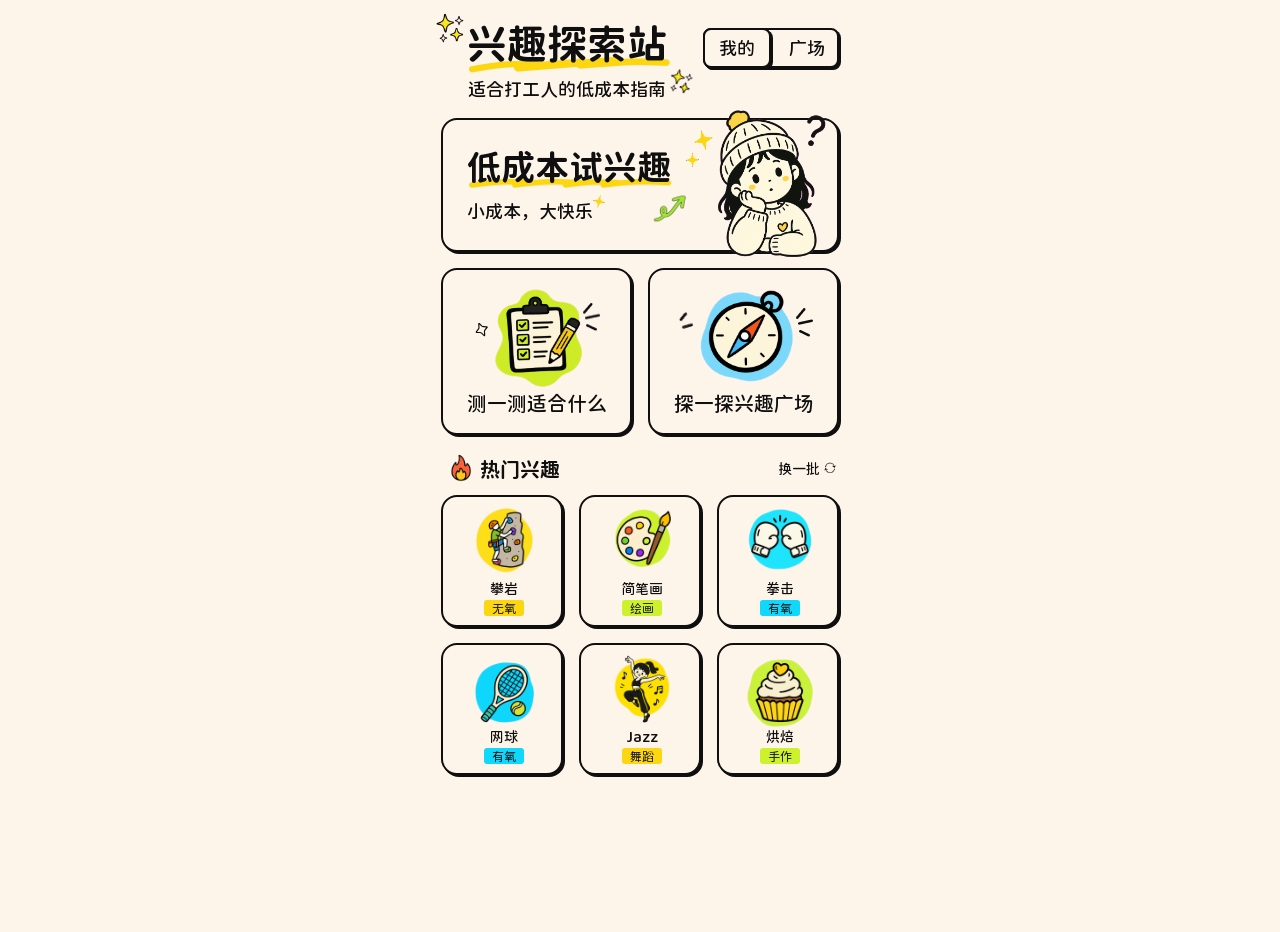
==== index.html @ 9eade719 "Initial commit" ====
<!doctype html>
<html lang="zh-CN">
<head>
  <meta charset="utf-8">
  <meta name="viewport" content="width=device-width, initial-scale=1, viewport-fit=cover">
  <meta name="theme-color" content="#FDF5EA">
  <title>兴趣探索站</title>
  <style>
    @font-face {
      font-family: "JiangChengYuanTi";
      src: url("assets/fonts/JiangChengYuanTi-400.ttf") format("truetype");
      font-weight: 400;
      font-style: normal;
      font-display: swap;
    }

    @font-face {
      font-family: "JiangChengYuanTi";
      src: url("assets/fonts/JiangChengYuanTi-500.ttf") format("truetype");
      font-weight: 500;
      font-style: normal;
      font-display: swap;
    }

    @font-face {
      font-family: "JiangChengYuanTi";
      src: url("assets/fonts/JiangChengYuanTi-600.ttf") format("truetype");
      font-weight: 600;
      font-style: normal;
      font-display: swap;
    }

    :root {
      --page: #FDF5EA;
      --ink: #100F0F;
      --yellow: #FCD611;
      --green: #CDF12D;
      --blue: #10D8FD;
      --card-border: 2px solid #100F0F;
      --card-shadow: 2px 2px 0px #100F0F;
    }

    * {
      box-sizing: border-box;
      margin: 0;
      padding: 0;
      -webkit-tap-highlight-color: transparent;
    }

    html,
    body {
      min-height: 100%;
      background: var(--page);
      color: var(--ink);
      font-family: "JiangChengYuanTi", YouYuan, "幼圆", "Microsoft YaHei", sans-serif;
      letter-spacing: 0;
    }

    body {
      display: flex;
      justify-content: center;
      overflow-x: hidden;
    }

    button {
      color: inherit;
      font: inherit;
      border: 0;
      background: none;
      cursor: pointer;
    }

    img {
      display: block;
      user-select: none;
      -webkit-user-drag: none;
    }

    .app {
      position: relative;
      width: 430px;
      height: 932px;
      flex: 0 0 430px;
      overflow: hidden;
      transform-origin: top center;
    }

    .deco-sparkles {
      position: absolute;
      object-fit: contain;
      pointer-events: none;
      z-index: 1;
    }

    .deco-sparkles-2 {
      width: 63px;
      height: 63px;
      left: -6px;
      top: -3px;
    }

    .deco-sparkles-1 {
      width: 50px;
      height: 50px;
      left: 231px;
      top: 57px;
      transform: rotate(14.33deg);
    }

    .sketch-line {
      position: absolute;
      display: block;
      object-fit: fill;
      pointer-events: none;
    }

    .line-1 {
      width: 200.63px;
      height: 15.4px;
      left: 44.4px;
      top: 57.32px;
      z-index: 0;
    }

    .line-2 {
      width: 203.09px;
      height: 9.71px;
      left: 44.06px;
      top: 178.53px;
      z-index: 3;
    }

    .title {
      position: absolute;
      width: 200px;
      height: 40px;
      left: 42px;
      top: 24px;
      font-weight: 600;
      font-size: 40px;
      line-height: 40px;
      text-align: center;
      white-space: nowrap;
      z-index: 2;
    }

    .subtitle {
      position: absolute;
      width: 198px;
      height: 18px;
      left: 43px;
      top: 80px;
      font-weight: 500;
      font-size: 18px;
      line-height: 18px;
      text-align: center;
      white-space: nowrap;
      z-index: 2;
    }

    .top-nav {
      position: absolute;
      width: 136px;
      height: 40px;
      left: 278px;
      top: 28px;
      background: var(--page);
      border: var(--card-border);
      box-shadow: var(--card-shadow);
      border-radius: 8px;
      z-index: 3;
    }

    .top-nav button {
      position: absolute;
      top: -2px;
      width: 68px;
      height: 40px;
      display: flex;
      align-items: center;
      justify-content: center;
      border-radius: 8px;
      font-weight: 500;
      font-size: 18px;
      line-height: 18px;
      text-align: center;
    }

    .top-nav .active {
      left: -2px;
      background: var(--page);
      border: var(--card-border);
      box-shadow: var(--card-shadow);
      z-index: 1;
    }

    .top-nav button:not(.active) {
      left: 68px;
      background: transparent;
      z-index: 2;
    }

    .card,
    .hero-card {
      background: var(--page);
      border: var(--card-border);
      box-shadow: var(--card-shadow);
      border-radius: 16px;
    }

    .card {
      transition: transform 120ms ease, box-shadow 120ms ease;
    }

    .card:active {
      transform: translate(2px, 2px);
      box-shadow: 0 0 0 #100F0F;
    }

    .hero-card {
      position: absolute;
      width: 398px;
      height: 134px;
      left: 16px;
      top: 118px;
      z-index: 1;
    }

    .hero-title {
      position: absolute;
      width: 204px;
      height: 34px;
      left: 42px;
      top: 150px;
      font-weight: 600;
      font-size: 34px;
      line-height: 34px;
      white-space: nowrap;
      z-index: 4;
    }

    .hero-copy {
      position: absolute;
      width: 126px;
      height: 18px;
      left: 42px;
      top: 202px;
      font-weight: 500;
      font-size: 18px;
      line-height: 18px;
      white-space: nowrap;
      z-index: 4;
    }

    .deco-arrow {
      position: absolute;
      width: 46px;
      height: 46px;
      left: 222px;
      top: 190px;
      object-fit: contain;
      z-index: 4;
      pointer-events: none;
    }

    .star {
      position: absolute;
      display: block;
      background: var(--yellow);
      border: 1px solid var(--ink);
      border-radius: 1px;
      clip-path: polygon(50% 0%, 61% 36%, 100% 50%, 61% 64%, 50% 100%, 39% 64%, 0% 50%, 39% 36%);
      z-index: 5;
    }

    .star-1 {
      width: 12px;
      height: 13px;
      left: 168px;
      top: 195px;
      transform: rotate(11.45deg);
    }

    .star-2 {
      width: 19px;
      height: 20px;
      left: 269px;
      top: 130px;
      transform: rotate(-13.59deg);
    }

    .star-3 {
      width: 13px;
      height: 14px;
      left: 261px;
      top: 153px;
      transform: rotate(-1.32deg);
    }

    .hero-girl {
      position: absolute;
      width: 152px;
      height: 195px;
      left: 267px;
      top: 105px;
      object-fit: contain;
      object-position: center;
      z-index: 8;
      pointer-events: none;
    }

    .entry-card {
      position: absolute;
      width: 191px;
      height: 167px;
      top: 268px;
      z-index: 2;
    }

    .entry-card:nth-of-type(1) {
      left: 16px;
    }

    .entry-card:nth-of-type(2) {
      left: 223px;
    }

    .entry-icon {
      position: absolute;
      width: 129px;
      height: 129px;
      left: 31px;
      top: 9px;
      object-fit: contain;
      pointer-events: none;
    }

    .entry-card h3 {
      position: absolute;
      width: 140px;
      height: 20px;
      left: 24px;
      top: 123px;
      font-weight: 500;
      font-size: 20px;
      line-height: 20px;
      text-align: center;
      white-space: nowrap;
    }

    .entry-decoration {
      position: absolute;
      object-fit: fill;
      z-index: 5;
      pointer-events: none;
    }

    .entry-star-4 {
      width: 14.41px;
      height: 15.61px;
      left: 50px;
      top: 322px;
      transform: rotate(-12.6deg);
    }

    .entry-line-3-left {
      width: 17px;
      height: 28.5px;
      left: 157.75px;
      top: 302.75px;
    }

    .entry-line-3-right {
      width: 17px;
      height: 28.5px;
      left: 371px;
      top: 308px;
    }

    .entry-line-4-right {
      width: 12.26px;
      height: 14.93px;
      left: 254px;
      top: 313px;
      transform: matrix(-0.95, 0.31, 0.31, 0.95, 0, 0);
    }

    .hot-header {
      position: absolute;
      left: 16px;
      top: 451px;
      width: 398px;
      height: 40px;
      z-index: 2;
    }

    .hot-icon {
      position: absolute;
      width: 40px;
      height: 40px;
      left: 0;
      top: 0;
      object-fit: contain;
    }

    .hot-title {
      position: absolute;
      width: 80px;
      height: 20px;
      left: 39px;
      top: 8px;
      font-weight: 600;
      font-size: 20px;
      line-height: 20px;
      white-space: nowrap;
    }

    .refresh-btn {
      position: absolute;
      width: 60px;
      height: 18px;
      left: 337px;
      top: 10px;
      z-index: 2;
    }

    .refresh-btn span {
      position: absolute;
      width: 42px;
      height: 14px;
      left: 0;
      top: 1px;
      font-weight: 500;
      font-size: 14px;
      line-height: 14px;
      text-align: right;
      white-space: nowrap;
    }

    .refresh-btn img {
      position: absolute;
      width: 16px;
      height: 16px;
      left: 44px;
      top: 0;
      object-fit: contain;
    }

    .interest-grid {
      position: absolute;
      width: 398px;
      left: 16px;
      top: 495px;
      display: grid;
      grid-template-columns: 122px 122px 122px;
      gap: 16px;
      z-index: 2;
    }

    .interest-card {
      position: relative;
      width: 122px;
      height: 132px;
      text-align: center;
    }

    .interest-card img {
      position: absolute;
      width: 88px;
      height: 88px;
      left: 17px;
      top: 4px;
      object-fit: contain;
      pointer-events: none;
    }

    .interest-card h3 {
      position: absolute;
      width: 58px;
      height: 14px;
      left: 32px;
      top: 85px;
      font-weight: 500;
      font-size: 14px;
      line-height: 14px;
      text-align: center;
      white-space: nowrap;
    }

    .tag {
      position: absolute;
      width: 40px;
      height: 16px;
      left: 41px;
      top: 103px;
      display: flex;
      align-items: center;
      justify-content: center;
      background: var(--yellow);
      border-radius: 3px;
      font-weight: 400;
      font-size: 12px;
      line-height: 12px;
      text-align: center;
      white-space: nowrap;
    }

    .interest-card[data-tone="green"] .tag {
      background: var(--green);
    }

    .interest-card[data-tone="blue"] .tag {
      background: var(--blue);
    }

    .toast {
      position: fixed;
      left: 50%;
      bottom: 24px;
      z-index: 20;
      width: max-content;
      min-width: 78px;
      max-width: 330px;
      height: 30px;
      padding: 0 11px;
      display: flex;
      align-items: center;
      justify-content: center;
      background: rgba(16, 15, 15, 0.7);
      border: 1px solid rgba(16, 15, 15, 0.7);
      border-radius: 8px;
      font-weight: 400;
      font-size: 14px;
      line-height: 14px;
      color: #FFFFFF;
      text-align: center;
      opacity: 0;
      pointer-events: none;
      transform: translate(-50%, 12px);
      transition: opacity 200ms ease, transform 200ms ease;
    }

    .toast.show {
      opacity: 1;
      transform: translate(-50%, 0);
    }

    @media (max-width: 430px) {
      .app {
        transform: scale(calc(100vw / 430));
      }

      body {
        height: calc(932px * (100vw / 430));
      }
    }
  </style>
</head>
<body>
  <main class="app" aria-label="兴趣探索站首页">
    <img class="deco-sparkles deco-sparkles-2" src="assets/deco-sparkles.png" alt="" aria-hidden="true">
    <img class="deco-sparkles deco-sparkles-1" src="assets/deco-sparkles.png" alt="" aria-hidden="true">
    <img class="sketch-line line-1" src="assets/line1.png" alt="" aria-hidden="true">
    <h1 class="title">兴趣探索站</h1>
    <p class="subtitle">适合打工人的低成本指南</p>

    <nav class="top-nav" aria-label="顶部导航">
      <button class="active" type="button" onclick="location.href='mine.html'">我的</button>
      <button type="button" onclick="window.location.assign('explore.html')">广场</button>
    </nav>

    <section class="hero-card" aria-labelledby="hero-title"></section>
    <img class="sketch-line line-2" src="assets/line2.png" alt="" aria-hidden="true">
    <h2 id="hero-title" class="hero-title">低成本试兴趣</h2>
    <p class="hero-copy">小成本，大快乐</p>
    <img class="deco-arrow" src="assets/deco-arrow.png" alt="" aria-hidden="true">
    <span class="star star-1" aria-hidden="true"></span>
    <span class="star star-2" aria-hidden="true"></span>
    <span class="star star-3" aria-hidden="true"></span>
    <img class="hero-girl" src="assets/footer-girl.png" alt="" aria-hidden="true">

    <section class="entry-grid" aria-label="主要入口">
      <button class="card entry-card" type="button" onclick="location.href='quiz.html'">
        <img class="entry-icon" src="assets/icon-test.png" alt="">
        <h3>测一测适合什么</h3>
      </button>
      <button class="card entry-card" type="button" onclick="location.href='explore.html'">
        <img class="entry-icon" src="assets/icon-compass.png" alt="">
        <h3>探一探兴趣广场</h3>
      </button>
    </section>
    <img class="entry-decoration entry-star-4" src="assets/star4.svg" alt="" aria-hidden="true">
    <img class="entry-decoration entry-line-3-left" src="assets/line3.png" alt="" aria-hidden="true">
    <img class="entry-decoration entry-line-4-right" src="assets/line4.png" alt="" aria-hidden="true">
    <img class="entry-decoration entry-line-3-right" src="assets/line3.png" alt="" aria-hidden="true">

    <section class="hot-header" aria-label="热门兴趣标题">
      <img class="hot-icon" src="assets/icon-fire.png" alt="" aria-hidden="true">
      <h2 class="hot-title">热门兴趣</h2>
      <button class="refresh-btn" type="button" data-toast="换一批功能下一步接入">
        <span>换一批</span>
        <img src="assets/icon-refresh.png" alt="" aria-hidden="true">
      </button>
    </section>

    <section class="interest-grid" aria-label="热门兴趣快捷入口">
      <button class="card interest-card" type="button" data-interest="攀岩" data-tone="yellow">
        <img src="assets/icon-climbing.png" alt="">
        <h3>攀岩</h3>
        <span class="tag">无氧</span>
      </button>
      <button class="card interest-card" type="button" data-interest="简笔画" data-tone="green">
        <img src="assets/icon-painting.png" alt="">
        <h3>简笔画</h3>
        <span class="tag">绘画</span>
      </button>
      <button class="card interest-card" type="button" data-interest="拳击" data-tone="blue">
        <img src="assets/icon-boxing.png" alt="">
        <h3>拳击</h3>
        <span class="tag">有氧</span>
      </button>
      <button class="card interest-card" type="button" data-interest="网球" data-tone="blue">
        <img src="assets/icon-tennis.png" alt="">
        <h3>网球</h3>
        <span class="tag">有氧</span>
      </button>
      <button class="card interest-card" type="button" data-interest="Jazz" data-tone="yellow">
        <img src="assets/icon-dance.png" alt="">
        <h3>Jazz</h3>
        <span class="tag">舞蹈</span>
      </button>
      <button class="card interest-card" type="button" data-interest="烘焙" data-tone="green">
        <img src="assets/icon-baking.png" alt="">
        <h3>烘焙</h3>
        <span class="tag">手作</span>
      </button>
    </section>
  </main>

  <div class="toast" role="status" aria-live="polite"></div>

  <script>
    const toast = document.querySelector(".toast");
    let toastTimer;

    function showToast(message) {
      toast.textContent = message;
      toast.classList.add("show");
      clearTimeout(toastTimer);
      toastTimer = window.setTimeout(() => {
        toast.classList.remove("show");
      }, 1000);
    }

    document.querySelectorAll("[data-toast]").forEach((item) => {
      item.addEventListener("click", () => showToast(item.dataset.toast));
    });

    document.querySelectorAll("[data-interest]").forEach((card) => {
      card.addEventListener("click", () => {
        showToast(`${card.dataset.interest}详情页下一步接入`);
      });
    });
  </script>
</body>
</html>
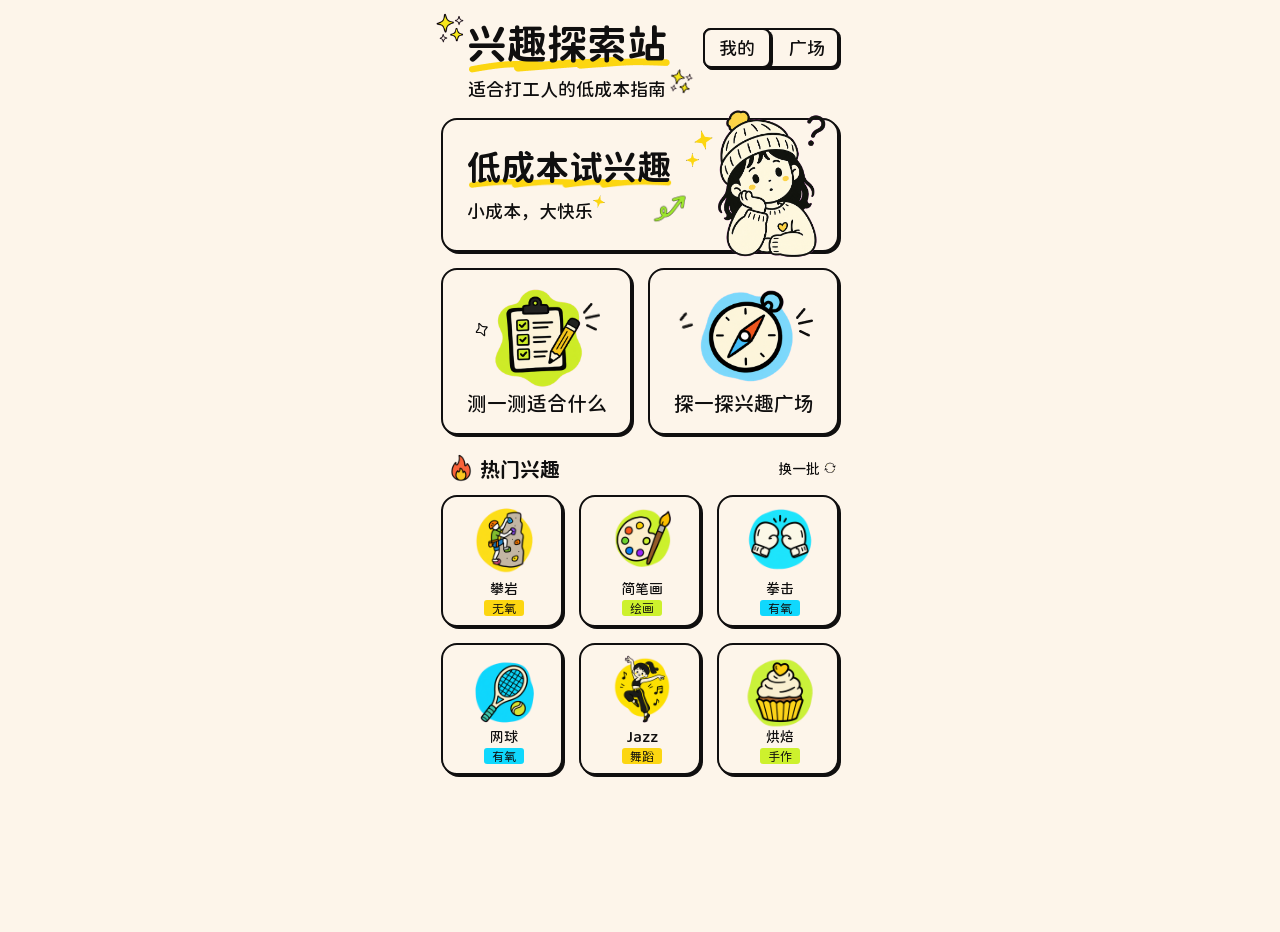
==== commit 46312329: "update webp" ====
--- a/index.html
+++ b/index.html
@@ -558,9 +558,9 @@
 </head>
 <body>
   <main class="app" aria-label="兴趣探索站首页">
-    <img class="deco-sparkles deco-sparkles-2" src="assets/deco-sparkles.png" alt="" aria-hidden="true">
-    <img class="deco-sparkles deco-sparkles-1" src="assets/deco-sparkles.png" alt="" aria-hidden="true">
-    <img class="sketch-line line-1" src="assets/line1.png" alt="" aria-hidden="true">
+    <img class="deco-sparkles deco-sparkles-2" src="assets/deco-sparkles.webp" alt="" aria-hidden="true">
+    <img class="deco-sparkles deco-sparkles-1" src="assets/deco-sparkles.webp" alt="" aria-hidden="true">
+    <img class="sketch-line line-1" src="assets/line1.webp" alt="" aria-hidden="true">
     <h1 class="title">兴趣探索站</h1>
     <p class="subtitle">适合打工人的低成本指南</p>
 
@@ -570,67 +570,67 @@
     </nav>
 
     <section class="hero-card" aria-labelledby="hero-title"></section>
-    <img class="sketch-line line-2" src="assets/line2.png" alt="" aria-hidden="true">
+    <img class="sketch-line line-2" src="assets/line2.webp" alt="" aria-hidden="true">
     <h2 id="hero-title" class="hero-title">低成本试兴趣</h2>
     <p class="hero-copy">小成本，大快乐</p>
-    <img class="deco-arrow" src="assets/deco-arrow.png" alt="" aria-hidden="true">
+    <img class="deco-arrow" src="assets/deco-arrow.webp" alt="" aria-hidden="true">
     <span class="star star-1" aria-hidden="true"></span>
     <span class="star star-2" aria-hidden="true"></span>
     <span class="star star-3" aria-hidden="true"></span>
-    <img class="hero-girl" src="assets/footer-girl.png" alt="" aria-hidden="true">
+    <img class="hero-girl" src="assets/footer-girl.webp" alt="" aria-hidden="true">
 
     <section class="entry-grid" aria-label="主要入口">
       <button class="card entry-card" type="button" onclick="location.href='quiz.html'">
-        <img class="entry-icon" src="assets/icon-test.png" alt="">
+        <img class="entry-icon" src="assets/icon-test.webp" alt="">
         <h3>测一测适合什么</h3>
       </button>
       <button class="card entry-card" type="button" onclick="location.href='explore.html'">
-        <img class="entry-icon" src="assets/icon-compass.png" alt="">
+        <img class="entry-icon" src="assets/icon-compass.webp" alt="">
         <h3>探一探兴趣广场</h3>
       </button>
     </section>
     <img class="entry-decoration entry-star-4" src="assets/star4.svg" alt="" aria-hidden="true">
-    <img class="entry-decoration entry-line-3-left" src="assets/line3.png" alt="" aria-hidden="true">
-    <img class="entry-decoration entry-line-4-right" src="assets/line4.png" alt="" aria-hidden="true">
-    <img class="entry-decoration entry-line-3-right" src="assets/line3.png" alt="" aria-hidden="true">
+    <img class="entry-decoration entry-line-3-left" src="assets/line3.webp" alt="" aria-hidden="true">
+    <img class="entry-decoration entry-line-4-right" src="assets/line4.webp" alt="" aria-hidden="true">
+    <img class="entry-decoration entry-line-3-right" src="assets/line3.webp" alt="" aria-hidden="true">
 
     <section class="hot-header" aria-label="热门兴趣标题">
-      <img class="hot-icon" src="assets/icon-fire.png" alt="" aria-hidden="true">
+      <img class="hot-icon" src="assets/icon-fire.webp" alt="" aria-hidden="true">
       <h2 class="hot-title">热门兴趣</h2>
       <button class="refresh-btn" type="button" data-toast="换一批功能下一步接入">
         <span>换一批</span>
-        <img src="assets/icon-refresh.png" alt="" aria-hidden="true">
+        <img src="assets/icon-refresh.webp" alt="" aria-hidden="true">
       </button>
     </section>
 
     <section class="interest-grid" aria-label="热门兴趣快捷入口">
       <button class="card interest-card" type="button" data-interest="攀岩" data-tone="yellow">
-        <img src="assets/icon-climbing.png" alt="">
+        <img src="assets/icon-climbing.webp" alt="">
         <h3>攀岩</h3>
         <span class="tag">无氧</span>
       </button>
       <button class="card interest-card" type="button" data-interest="简笔画" data-tone="green">
-        <img src="assets/icon-painting.png" alt="">
+        <img src="assets/icon-painting.webp" alt="">
         <h3>简笔画</h3>
         <span class="tag">绘画</span>
       </button>
       <button class="card interest-card" type="button" data-interest="拳击" data-tone="blue">
-        <img src="assets/icon-boxing.png" alt="">
+        <img src="assets/icon-boxing.webp" alt="">
         <h3>拳击</h3>
         <span class="tag">有氧</span>
       </button>
       <button class="card interest-card" type="button" data-interest="网球" data-tone="blue">
-        <img src="assets/icon-tennis.png" alt="">
+        <img src="assets/icon-tennis.webp" alt="">
         <h3>网球</h3>
         <span class="tag">有氧</span>
       </button>
       <button class="card interest-card" type="button" data-interest="Jazz" data-tone="yellow">
-        <img src="assets/icon-dance.png" alt="">
+        <img src="assets/icon-dance.webp" alt="">
         <h3>Jazz</h3>
         <span class="tag">舞蹈</span>
       </button>
       <button class="card interest-card" type="button" data-interest="烘焙" data-tone="green">
-        <img src="assets/icon-baking.png" alt="">
+        <img src="assets/icon-baking.webp" alt="">
         <h3>烘焙</h3>
         <span class="tag">手作</span>
       </button>
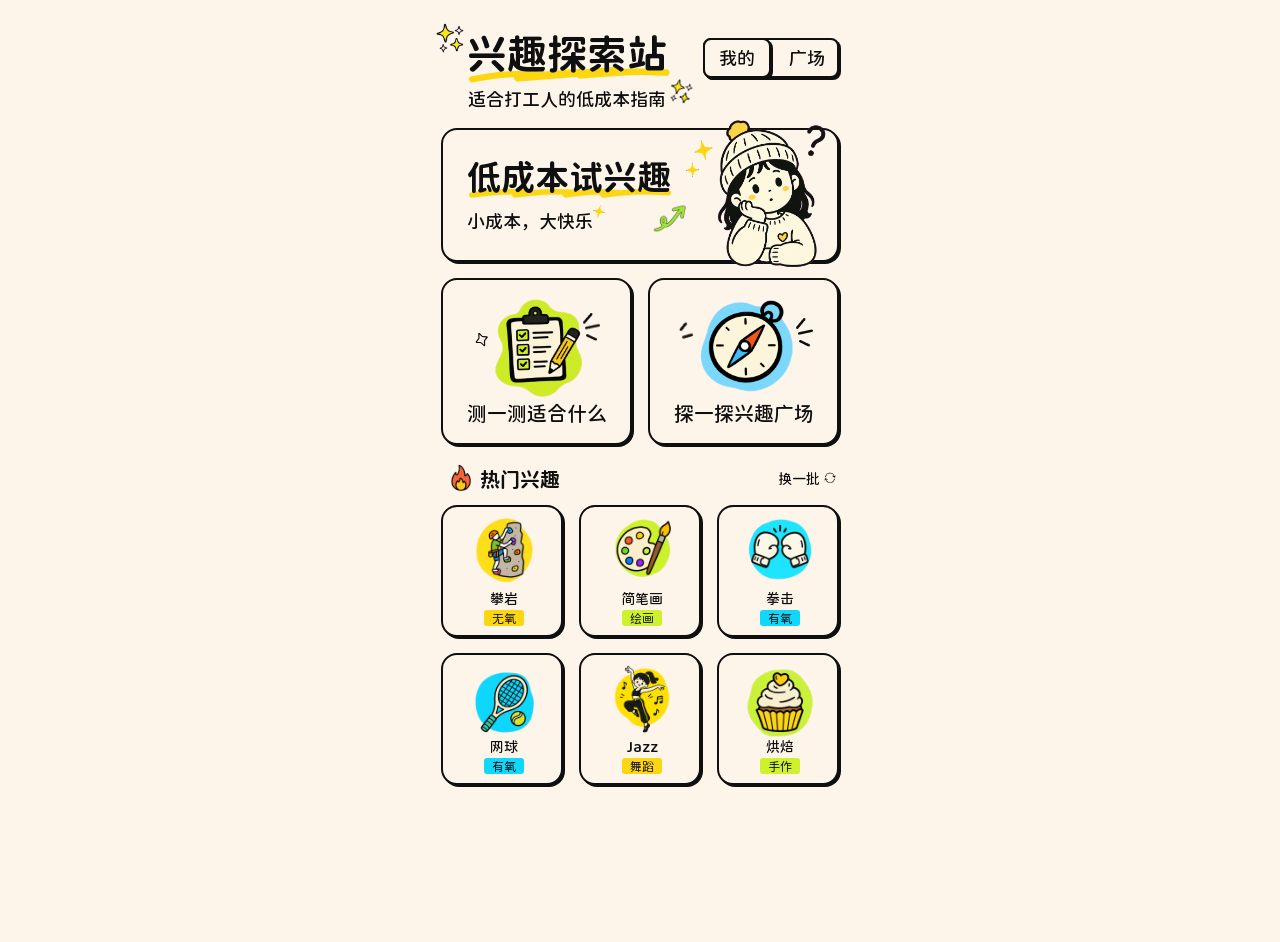
==== commit 5caec5d4: "update demo" ====
--- a/index.html
+++ b/index.html
@@ -78,6 +78,7 @@
 
     .app {
       position: relative;
+      top: 10px;
       width: 430px;
       height: 932px;
       flex: 0 0 430px;
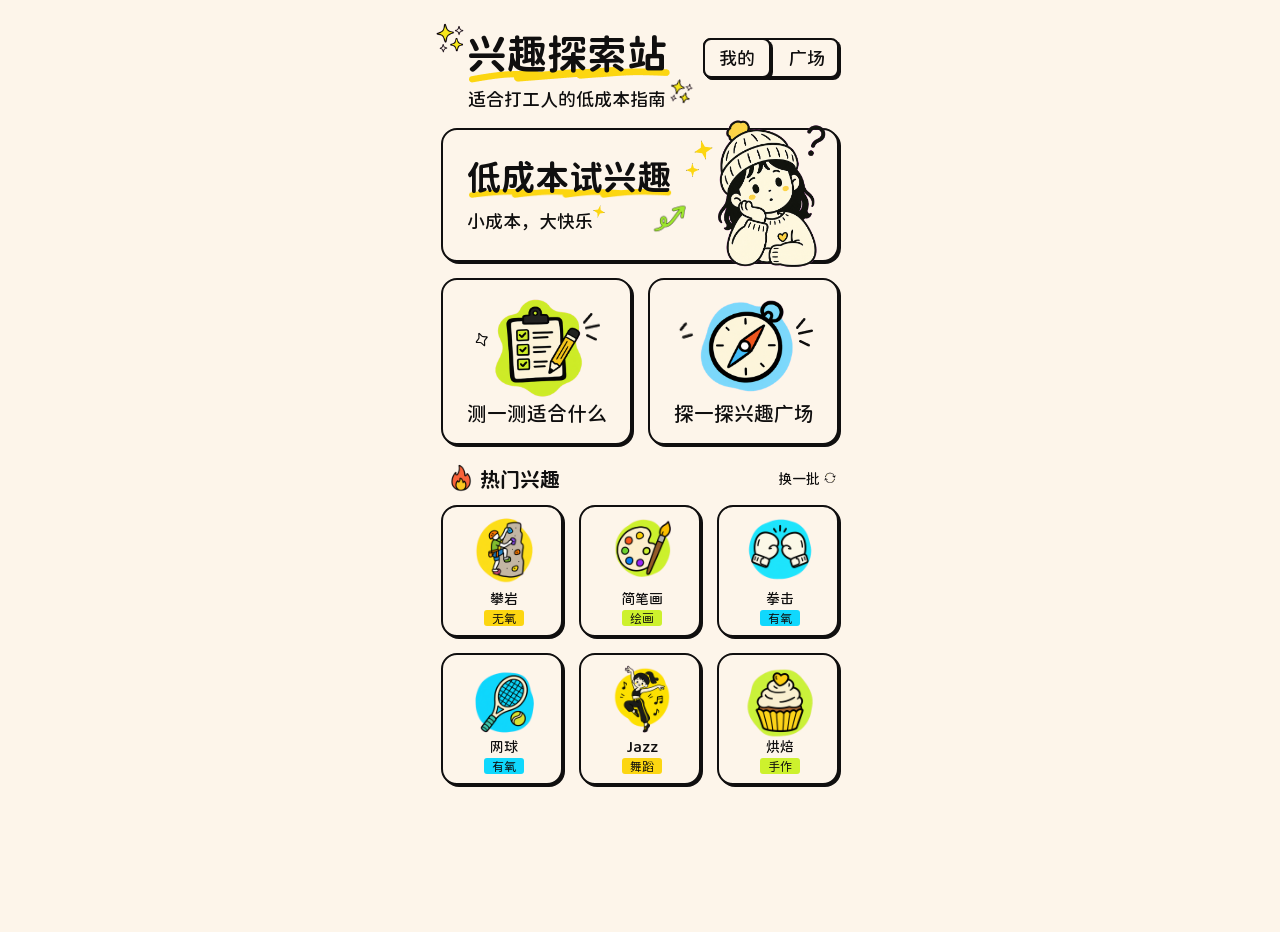
==== commit 06116f83: "update demo" ====
--- a/index.html
+++ b/index.html
@@ -78,12 +78,15 @@
 
     .app {
       position: relative;
-      top: 10px;
       width: 430px;
       height: 932px;
       flex: 0 0 430px;
       overflow: hidden;
       transform-origin: top center;
+    }
+
+    .app > :not(.app-bg) {
+      translate: 0 10px;
     }
 
     .deco-sparkles {
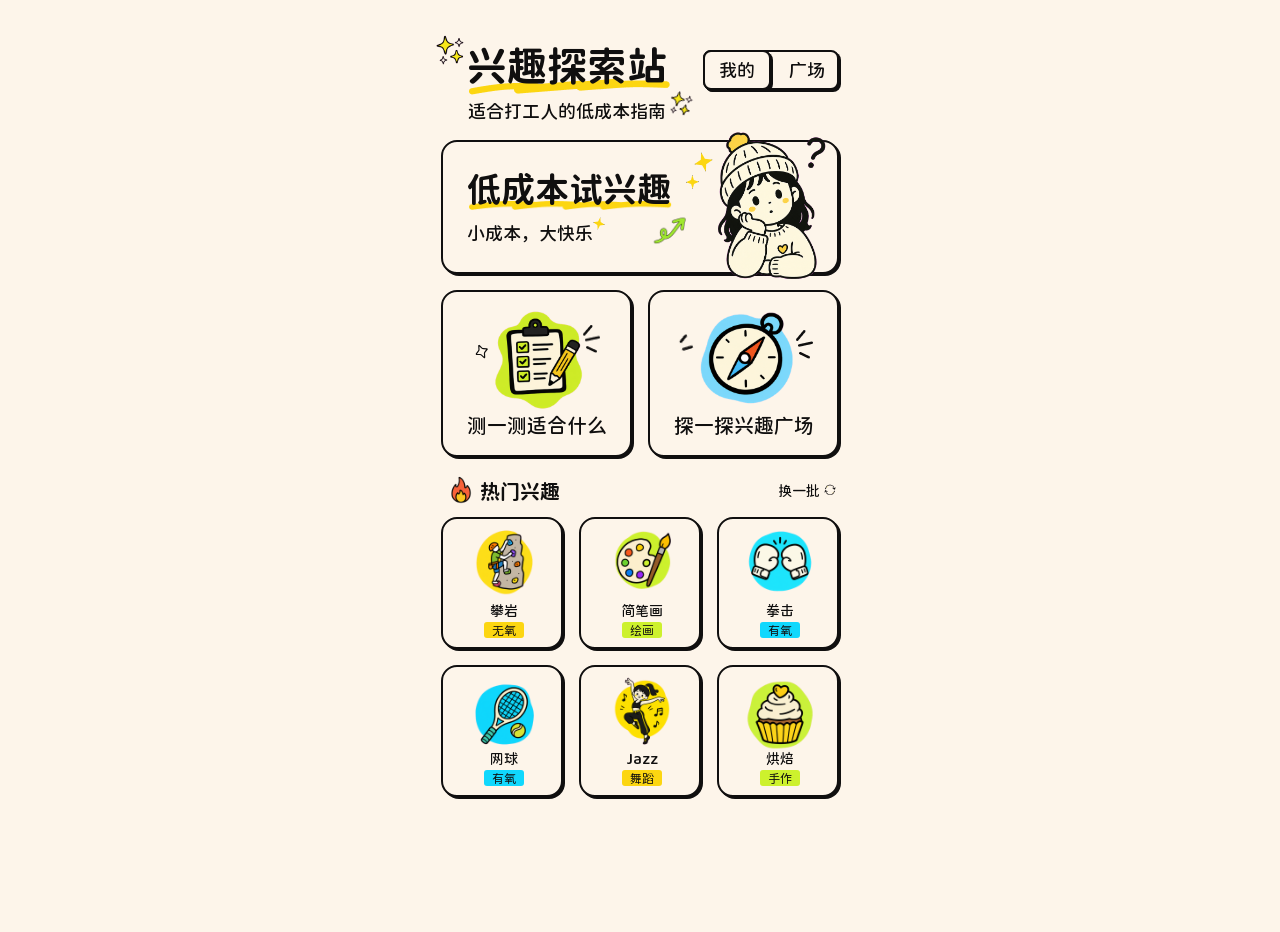
==== commit 0554686d: "update demo" ====
--- a/index.html
+++ b/index.html
@@ -86,7 +86,7 @@
     }
 
     .app > :not(.app-bg) {
-      translate: 0 10px;
+      translate: 0 22px;
     }
 
     .deco-sparkles {
